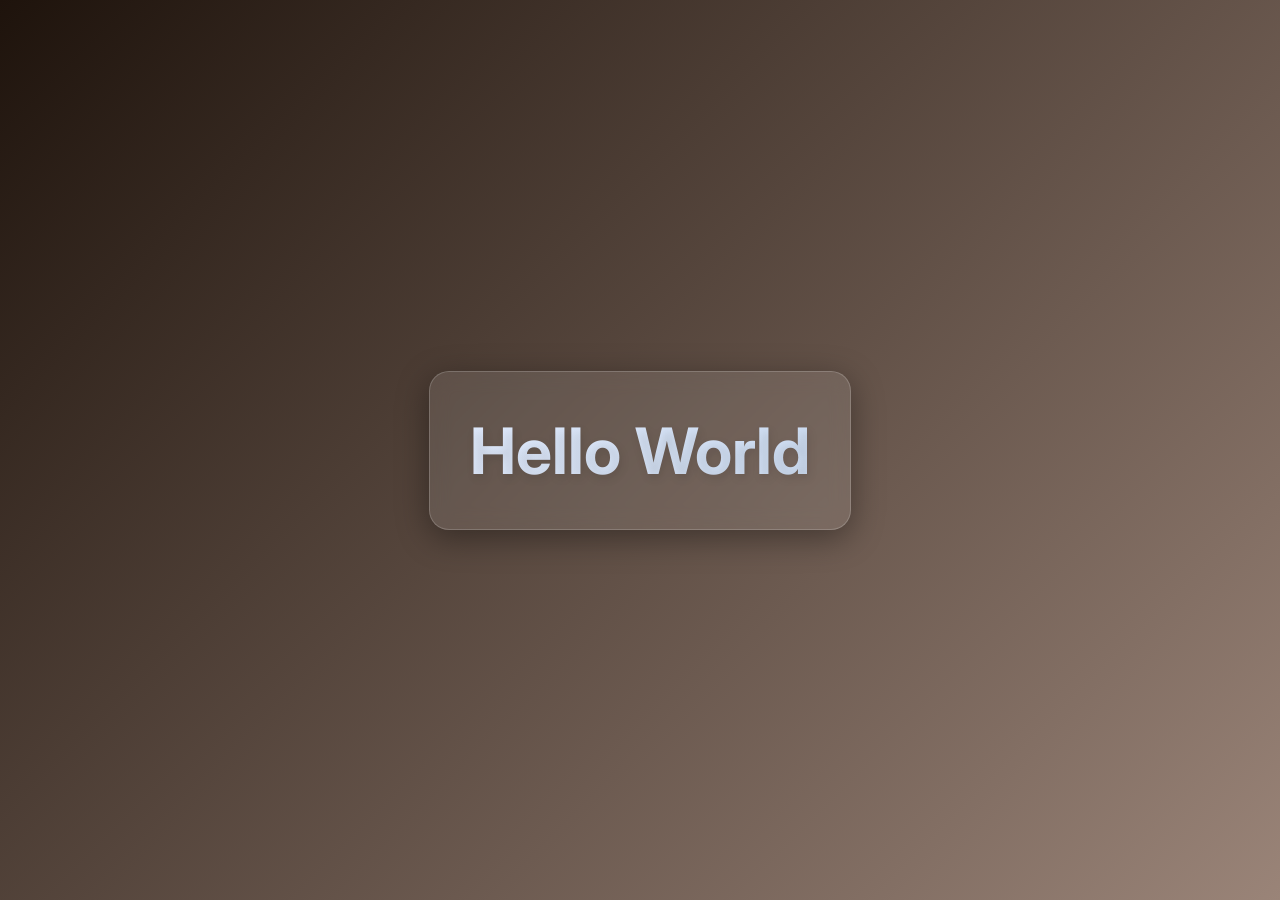
==== index.html @ 9874343c "Initialize project and test commit email configuration" ====
<!DOCTYPE html>
<html lang="en">
<head>
    <meta charset="UTF-8">
    <meta name="viewport" content="width=device-width, initial-scale=1.0">
    <title>Hello World</title>
    <style>
        @import url('https://fonts.googleapis.com/css2?family=Inter:wght@400;700&display=swap');

        body {
            margin: 0;
            height: 100vh;
            display: flex;
            justify-content: center;
            align-items: center;
            background: linear-gradient(135deg, #1e130c, #9a8478);
            font-family: 'Inter', sans-serif;
            color: #ffffff;
            overflow: hidden;
        }

        .container {
            text-align: center;
            padding: 40px;
            background: rgba(255, 255, 255, 0.1);
            backdrop-filter: blur(10px);
            border-radius: 20px;
            box-shadow: 0 8px 32px 0 rgba(0, 0, 0, 0.37);
            border: 1px solid rgba(255, 255, 255, 0.18);
            animation: float 6s ease-in-out infinite;
        }

        h1 {
            font-size: 4rem;
            font-weight: 700;
            margin: 0;
            background: linear-gradient(to right, #e0eafc, #cfdef3);
            -webkit-background-clip: text;
            -webkit-text-fill-color: transparent;
            text-shadow: 2px 4px 10px rgba(0,0,0,0.1);
        }

        @keyframes float {
            0% { transform: translateY(0px); }
            50% { transform: translateY(-20px); }
            100% { transform: translateY(0px); }
        }
    </style>
</head>
<body>
    <div class="container">
        <h1>Hello World</h1>
    </div>
</body>
</html>
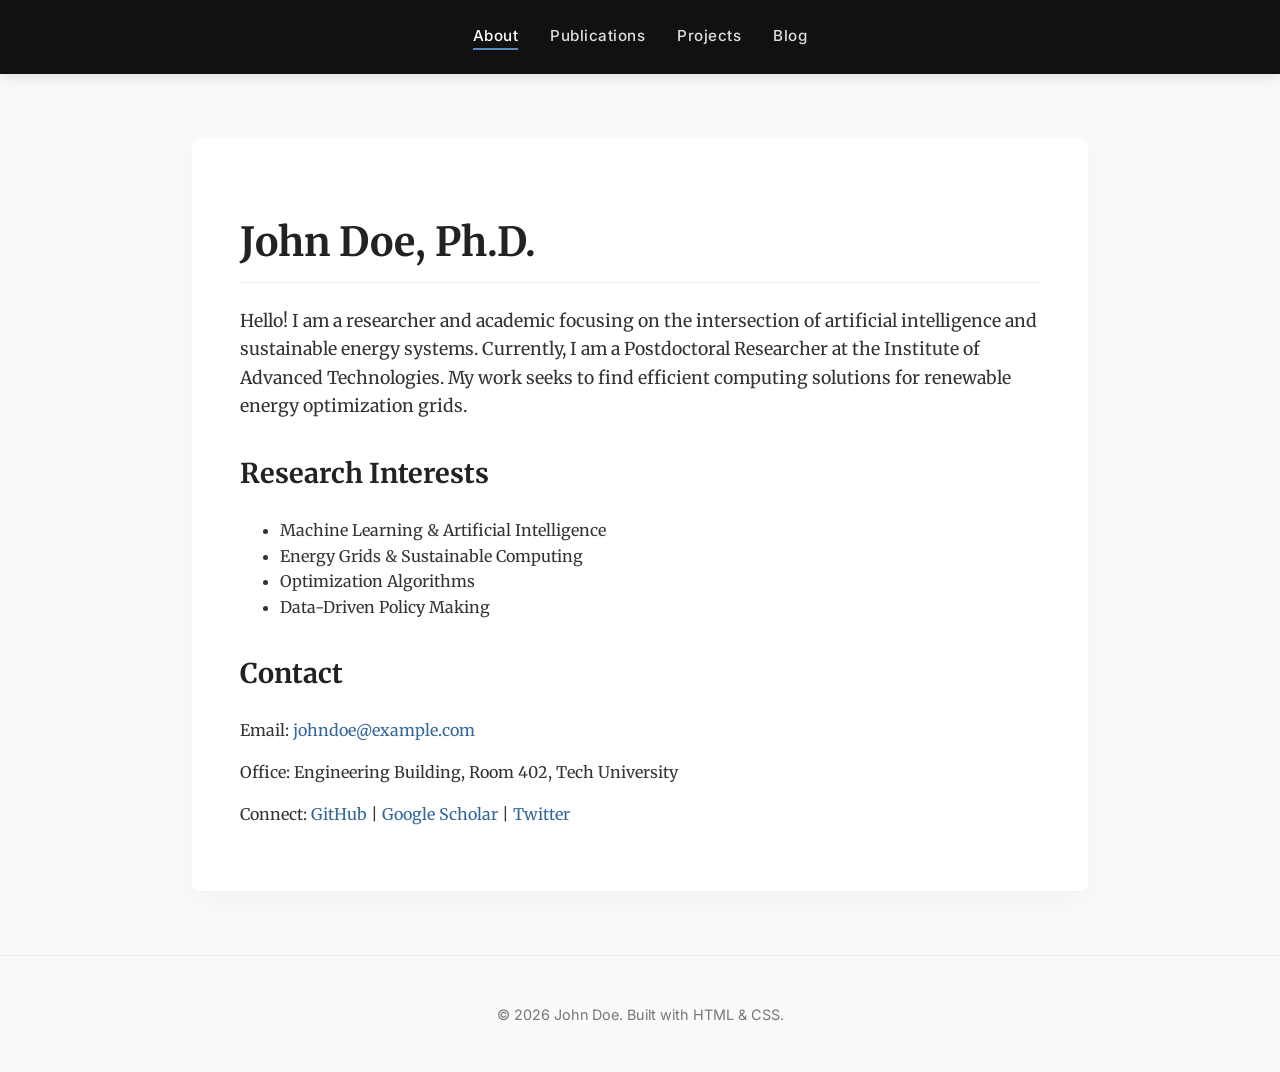
==== commit 9888ac05: "Build complete personal academic website" ====
--- a/index.html
+++ b/index.html
@@ -3,53 +3,44 @@
 <head>
     <meta charset="UTF-8">
     <meta name="viewport" content="width=device-width, initial-scale=1.0">
-    <title>Hello World</title>
-    <style>
-        @import url('https://fonts.googleapis.com/css2?family=Inter:wght@400;700&display=swap');
-
-        body {
-            margin: 0;
-            height: 100vh;
-            display: flex;
-            justify-content: center;
-            align-items: center;
-            background: linear-gradient(135deg, #1e130c, #9a8478);
-            font-family: 'Inter', sans-serif;
-            color: #ffffff;
-            overflow: hidden;
-        }
-
-        .container {
-            text-align: center;
-            padding: 40px;
-            background: rgba(255, 255, 255, 0.1);
-            backdrop-filter: blur(10px);
-            border-radius: 20px;
-            box-shadow: 0 8px 32px 0 rgba(0, 0, 0, 0.37);
-            border: 1px solid rgba(255, 255, 255, 0.18);
-            animation: float 6s ease-in-out infinite;
-        }
-
-        h1 {
-            font-size: 4rem;
-            font-weight: 700;
-            margin: 0;
-            background: linear-gradient(to right, #e0eafc, #cfdef3);
-            -webkit-background-clip: text;
-            -webkit-text-fill-color: transparent;
-            text-shadow: 2px 4px 10px rgba(0,0,0,0.1);
-        }
-
-        @keyframes float {
-            0% { transform: translateY(0px); }
-            50% { transform: translateY(-20px); }
-            100% { transform: translateY(0px); }
-        }
-    </style>
+    <title>About Me | John Doe</title>
+    <link href="https://fonts.googleapis.com/css2?family=Inter:wght@400;500;700&family=Merriweather:ital,wght@0,300;0,400;0,700;1,300&display=swap" rel="stylesheet">
+    <link rel="stylesheet" href="style.css">
 </head>
 <body>
-    <div class="container">
-        <h1>Hello World</h1>
-    </div>
+    <header>
+        <nav>
+            <a href="index.html" class="active">About</a>
+            <a href="publications.html">Publications</a>
+            <a href="projects.html">Projects</a>
+            <a href="blog.html">Blog</a>
+        </nav>
+    </header>
+
+    <main>
+        <h1>John Doe, Ph.D.</h1>
+        <p class="bio">
+            Hello! I am a researcher and academic focusing on the intersection of artificial intelligence and sustainable energy systems. 
+            Currently, I am a Postdoctoral Researcher at the Institute of Advanced Technologies. My work seeks to find efficient
+            computing solutions for renewable energy optimization grids.
+        </p>
+
+        <h2>Research Interests</h2>
+        <ul>
+            <li>Machine Learning & Artificial Intelligence</li>
+            <li>Energy Grids & Sustainable Computing</li>
+            <li>Optimization Algorithms</li>
+            <li>Data-Driven Policy Making</li>
+        </ul>
+
+        <h2>Contact</h2>
+        <p>Email: <a href="mailto:johndoe@example.com">johndoe@example.com</a></p>
+        <p>Office: Engineering Building, Room 402, Tech University</p>
+        <p>Connect: <a href="https://github.com/YoungFelaKuti">GitHub</a> | <a href="#">Google Scholar</a> | <a href="#">Twitter</a></p>
+    </main>
+
+    <footer>
+        <p>&copy; 2026 John Doe. Built with HTML & CSS.</p>
+    </footer>
 </body>
 </html>
--- a/style.css
+++ b/style.css
@@ -0,0 +1,143 @@
+body {
+  font-family: 'Merriweather', serif;
+  line-height: 1.6;
+  margin: 0;
+  padding: 0;
+  color: #333;
+  background-color: #fafafa;
+}
+
+header {
+  background: #111;
+  color: #fff;
+  padding: 1.5rem 0;
+  box-shadow: 0 4px 12px rgba(0,0,0,0.1);
+  position: sticky;
+  top: 0;
+  z-index: 100;
+}
+
+nav {
+  display: flex;
+  justify-content: center;
+  align-items: center;
+  gap: 2rem;
+  max-width: 900px;
+  margin: 0 auto;
+}
+
+nav a {
+  color: #ddd;
+  text-decoration: none;
+  font-family: 'Inter', sans-serif;
+  font-size: 0.95rem;
+  font-weight: 500;
+  letter-spacing: 0.5px;
+  transition: color 0.3s ease, border-bottom 0.3s ease;
+  border-bottom: 2px solid transparent;
+}
+
+nav a:hover, nav a.active {
+  color: #fff;
+  border-bottom: 2px solid #5a8bbd;
+}
+
+main {
+  max-width: 800px;
+  margin: 4rem auto;
+  padding: 0 2rem;
+  background: #fff;
+  box-shadow: 0 8px 30px rgba(0,0,0,0.04);
+  border-radius: 8px;
+  padding: 3rem;
+  min-height: 60vh;
+}
+
+h1, h2, h3 {
+  color: #222;
+  margin-top: 1.5rem;
+}
+
+h1 {
+  font-size: 2.5rem;
+  border-bottom: 1px solid #eee;
+  padding-bottom: 0.5rem;
+  margin-bottom: 1.5rem;
+}
+
+h2 {
+  font-size: 1.7rem;
+  margin-top: 2rem;
+}
+
+a {
+  color: #336699;
+  text-decoration: none;
+  transition: color 0.2s ease;
+}
+
+a:hover {
+  text-decoration: underline;
+  color: #1a3c5e;
+}
+
+.bio {
+  font-size: 1.1rem;
+  margin-bottom: 2rem;
+}
+
+.item-list {
+  list-style-type: none;
+  padding: 0;
+}
+
+.item-list li {
+  background: #fdfdfd;
+  border-left: 4px solid #336699;
+  padding: 1.5rem;
+  margin-bottom: 1rem;
+  border-radius: 0 6px 6px 0;
+  transition: transform 0.2s ease, box-shadow 0.2s ease;
+}
+
+.item-list li:hover {
+  transform: translateX(4px);
+  box-shadow: 0 4px 12px rgba(0,0,0,0.05);
+}
+
+.item-title {
+  font-weight: bolder;
+  font-size: 1.15rem;
+  display: block;
+  margin-bottom: 0.3rem;
+  font-family: 'Inter', sans-serif;
+}
+
+.item-meta {
+  color: #666;
+  font-size: 0.95rem;
+  font-family: 'Inter', sans-serif;
+}
+
+/* Blog styles */
+.blog-post {
+  margin-bottom: 3rem;
+}
+
+.blog-date {
+  color: #888;
+  font-family: 'Inter', sans-serif;
+  font-size: 0.9rem;
+  text-transform: uppercase;
+  letter-spacing: 1px;
+}
+
+footer {
+  text-align: center;
+  padding: 2rem;
+  margin-top: 4rem;
+  font-family: 'Inter', sans-serif;
+  font-size: 0.9rem;
+  color: #777;
+  border-top: 1px solid #eaeaea;
+}
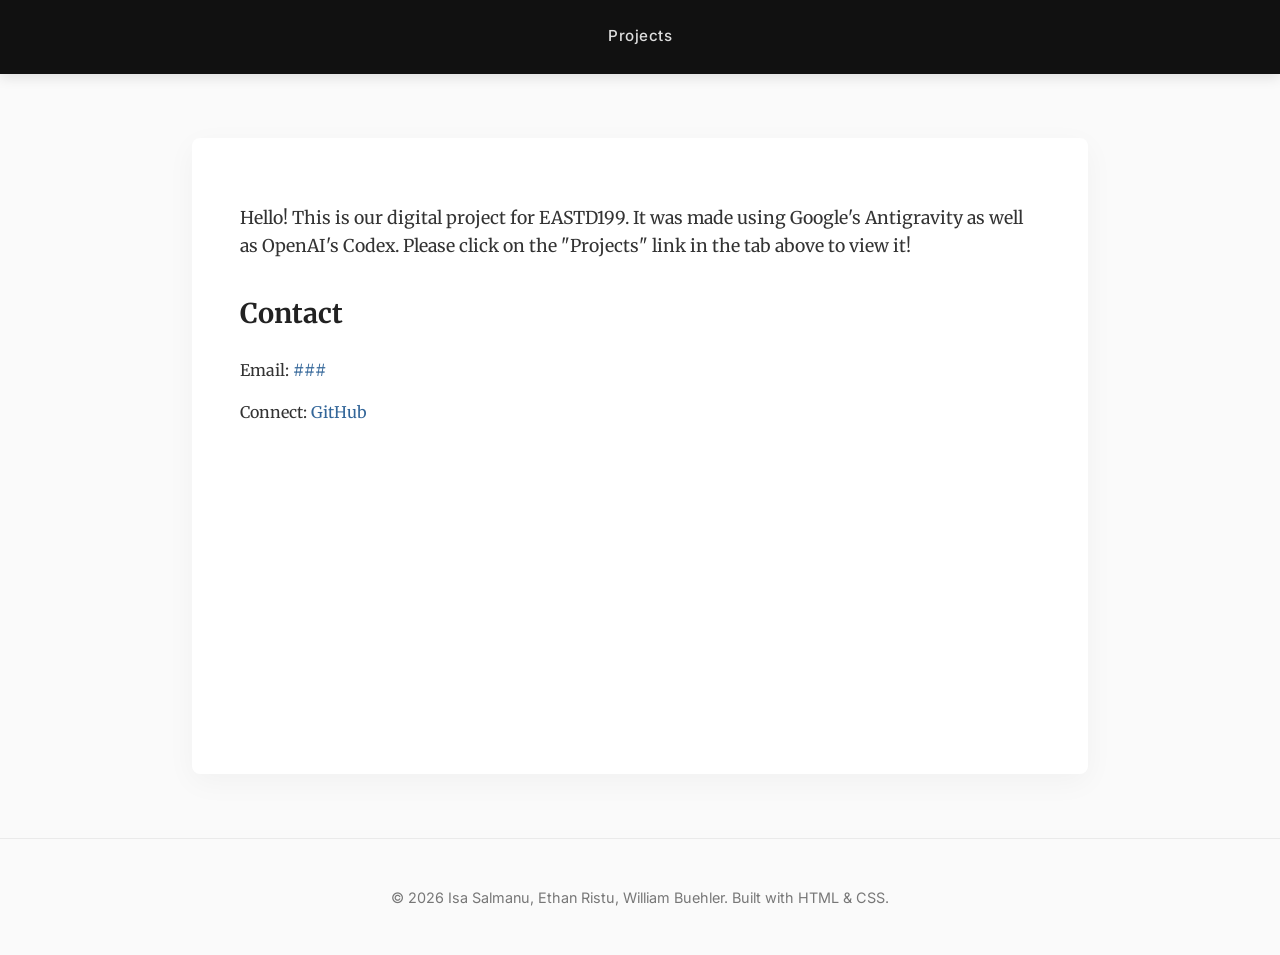
==== commit da5163f9: "Removing empty pages" ====
--- a/index.html
+++ b/index.html
@@ -1,46 +1,37 @@
 <!DOCTYPE html>
 <html lang="en">
+
 <head>
     <meta charset="UTF-8">
     <meta name="viewport" content="width=device-width, initial-scale=1.0">
-    <title>About Me | John Doe</title>
-    <link href="https://fonts.googleapis.com/css2?family=Inter:wght@400;500;700&family=Merriweather:ital,wght@0,300;0,400;0,700;1,300&display=swap" rel="stylesheet">
+    <title>About Us | Isa Salmanu, Ethan Ristu, William Buehler</title>
+    <link
+        href="https://fonts.googleapis.com/css2?family=Inter:wght@400;500;700&family=Merriweather:ital,wght@0,300;0,400;0,700;1,300&display=swap"
+        rel="stylesheet">
     <link rel="stylesheet" href="style.css">
 </head>
+
 <body>
     <header>
         <nav>
-            <a href="index.html" class="active">About</a>
-            <a href="publications.html">Publications</a>
             <a href="projects.html">Projects</a>
-            <a href="blog.html">Blog</a>
         </nav>
     </header>
 
     <main>
-        <h1>John Doe, Ph.D.</h1>
         <p class="bio">
-            Hello! I am a researcher and academic focusing on the intersection of artificial intelligence and sustainable energy systems. 
-            Currently, I am a Postdoctoral Researcher at the Institute of Advanced Technologies. My work seeks to find efficient
-            computing solutions for renewable energy optimization grids.
+            Hello! This is our digital project for EASTD199. It was made using Google's Antigravity as well as OpenAI's
+            Codex. Please click on the "Projects" link in the tab above to view it!
         </p>
 
-        <h2>Research Interests</h2>
-        <ul>
-            <li>Machine Learning & Artificial Intelligence</li>
-            <li>Energy Grids & Sustainable Computing</li>
-            <li>Optimization Algorithms</li>
-            <li>Data-Driven Policy Making</li>
-        </ul>
-
         <h2>Contact</h2>
-        <p>Email: <a href="mailto:johndoe@example.com">johndoe@example.com</a></p>
-        <p>Office: Engineering Building, Room 402, Tech University</p>
-        <p>Connect: <a href="https://github.com/YoungFelaKuti">GitHub</a> | <a href="#">Google Scholar</a> | <a href="#">Twitter</a></p>
+        <p>Email: <a href="mailto:johndoe@example.com">###</a></p>
+        <p>Connect: <a href="https://github.com/YoungFelaKuti">GitHub</a></p>
     </main>
 
     <footer>
-        <p>&copy; 2026 John Doe. Built with HTML & CSS.</p>
+        <p>&copy; 2026 Isa Salmanu, Ethan Ristu, William Buehler. Built with HTML & CSS.</p>
     </footer>
 </body>
-</html>
+
+</html>
